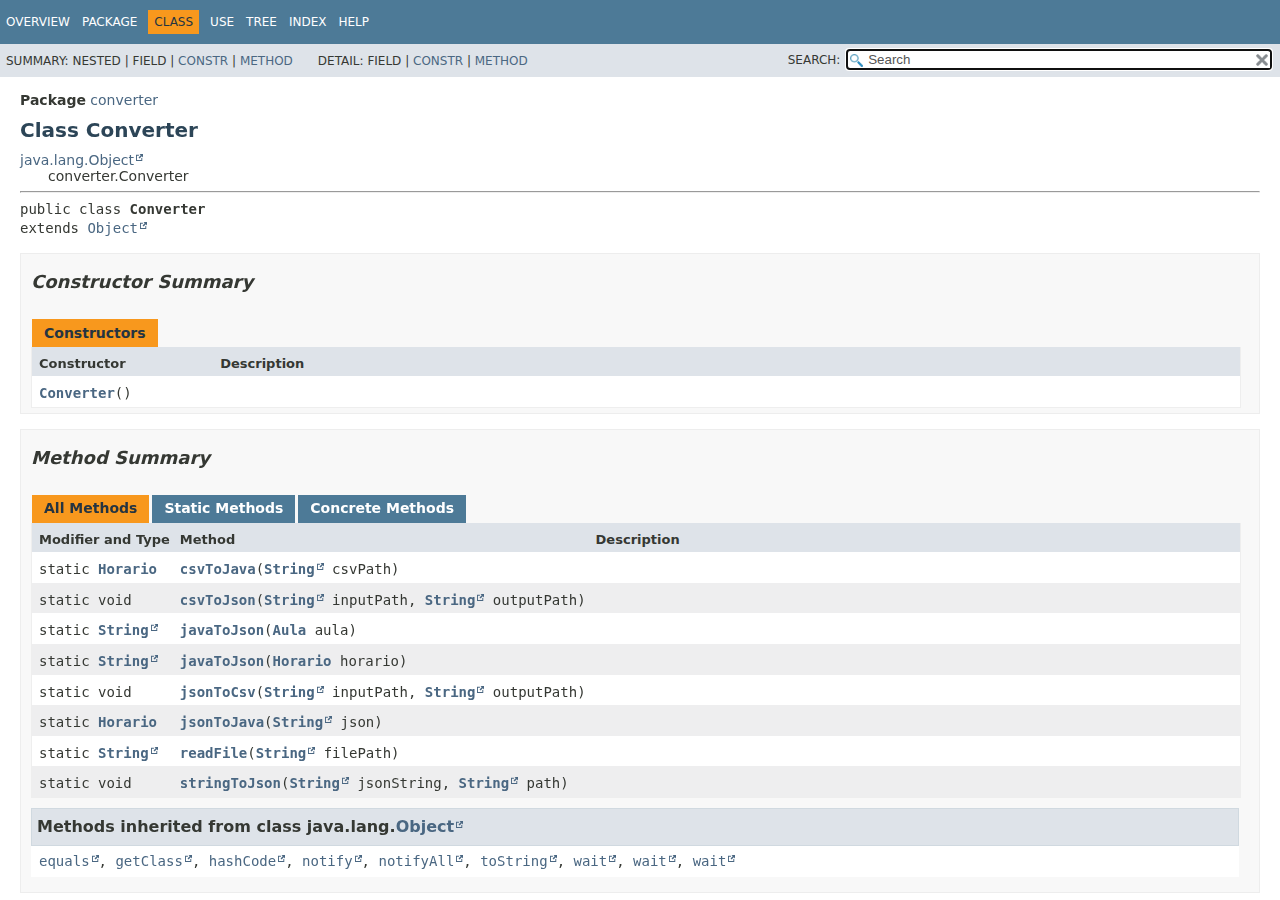
==== doc/converter/Converter.html @ 11ac5be2 "Update" ====
<!DOCTYPE HTML>
<html lang="en">
<head>
<!-- Generated by javadoc (17) on Fri Apr 28 11:12:49 WEST 2023 -->
<title>Converter</title>
<meta name="viewport" content="width=device-width, initial-scale=1">
<meta http-equiv="Content-Type" content="text/html; charset=utf-8">
<meta name="dc.created" content="2023-04-28">
<meta name="description" content="declaration: package: converter, class: Converter">
<meta name="generator" content="javadoc/ClassWriterImpl">
<link rel="stylesheet" type="text/css" href="../stylesheet.css" title="Style">
<link rel="stylesheet" type="text/css" href="../script-dir/jquery-ui.min.css" title="Style">
<link rel="stylesheet" type="text/css" href="../jquery-ui.overrides.css" title="Style">
<script type="text/javascript" src="../script.js"></script>
<script type="text/javascript" src="../script-dir/jquery-3.6.0.min.js"></script>
<script type="text/javascript" src="../script-dir/jquery-ui.min.js"></script>
</head>
<body class="class-declaration-page">
<script type="text/javascript">var evenRowColor = "even-row-color";
var oddRowColor = "odd-row-color";
var tableTab = "table-tab";
var activeTableTab = "active-table-tab";
var pathtoroot = "../";
loadScripts(document, 'script');</script>
<noscript>
<div>JavaScript is disabled on your browser.</div>
</noscript>
<div class="flex-box">
<header role="banner" class="flex-header">
<nav role="navigation">
<!-- ========= START OF TOP NAVBAR ======= -->
<div class="top-nav" id="navbar-top">
<div class="skip-nav"><a href="#skip-navbar-top" title="Skip navigation links">Skip navigation links</a></div>
<ul id="navbar-top-firstrow" class="nav-list" title="Navigation">
<li><a href="../index.html">Overview</a></li>
<li><a href="package-summary.html">Package</a></li>
<li class="nav-bar-cell1-rev">Class</li>
<li><a href="class-use/Converter.html">Use</a></li>
<li><a href="package-tree.html">Tree</a></li>
<li><a href="../index-files/index-1.html">Index</a></li>
<li><a href="../help-doc.html#class">Help</a></li>
</ul>
</div>
<div class="sub-nav">
<div>
<ul class="sub-nav-list">
<li>Summary:&nbsp;</li>
<li>Nested&nbsp;|&nbsp;</li>
<li>Field&nbsp;|&nbsp;</li>
<li><a href="#constructor-summary">Constr</a>&nbsp;|&nbsp;</li>
<li><a href="#method-summary">Method</a></li>
</ul>
<ul class="sub-nav-list">
<li>Detail:&nbsp;</li>
<li>Field&nbsp;|&nbsp;</li>
<li><a href="#constructor-detail">Constr</a>&nbsp;|&nbsp;</li>
<li><a href="#method-detail">Method</a></li>
</ul>
</div>
<div class="nav-list-search"><label for="search-input">SEARCH:</label>
<input type="text" id="search-input" value="search" disabled="disabled">
<input type="reset" id="reset-button" value="reset" disabled="disabled">
</div>
</div>
<!-- ========= END OF TOP NAVBAR ========= -->
<span class="skip-nav" id="skip-navbar-top"></span></nav>
</header>
<div class="flex-content">
<main role="main">
<!-- ======== START OF CLASS DATA ======== -->
<div class="header">
<div class="sub-title"><span class="package-label-in-type">Package</span>&nbsp;<a href="package-summary.html">converter</a></div>
<h1 title="Class Converter" class="title">Class Converter</h1>
</div>
<div class="inheritance" title="Inheritance Tree"><a href="https://docs.oracle.com/javase/8/docs/api/java/lang/Object.html" title="class or interface in java.lang" class="external-link">java.lang.Object</a>
<div class="inheritance">converter.Converter</div>
</div>
<section class="class-description" id="class-description">
<hr>
<div class="type-signature"><span class="modifiers">public class </span><span class="element-name type-name-label">Converter</span>
<span class="extends-implements">extends <a href="https://docs.oracle.com/javase/8/docs/api/java/lang/Object.html" title="class or interface in java.lang" class="external-link">Object</a></span></div>
</section>
<section class="summary">
<ul class="summary-list">
<!-- ======== CONSTRUCTOR SUMMARY ======== -->
<li>
<section class="constructor-summary" id="constructor-summary">
<h2>Constructor Summary</h2>
<div class="caption"><span>Constructors</span></div>
<div class="summary-table two-column-summary">
<div class="table-header col-first">Constructor</div>
<div class="table-header col-last">Description</div>
<div class="col-constructor-name even-row-color"><code><a href="#%3Cinit%3E()" class="member-name-link">Converter</a>()</code></div>
<div class="col-last even-row-color">&nbsp;</div>
</div>
</section>
</li>
<!-- ========== METHOD SUMMARY =========== -->
<li>
<section class="method-summary" id="method-summary">
<h2>Method Summary</h2>
<div id="method-summary-table">
<div class="table-tabs" role="tablist" aria-orientation="horizontal"><button id="method-summary-table-tab0" role="tab" aria-selected="true" aria-controls="method-summary-table.tabpanel" tabindex="0" onkeydown="switchTab(event)" onclick="show('method-summary-table', 'method-summary-table', 3)" class="active-table-tab">All Methods</button><button id="method-summary-table-tab1" role="tab" aria-selected="false" aria-controls="method-summary-table.tabpanel" tabindex="-1" onkeydown="switchTab(event)" onclick="show('method-summary-table', 'method-summary-table-tab1', 3)" class="table-tab">Static Methods</button><button id="method-summary-table-tab4" role="tab" aria-selected="false" aria-controls="method-summary-table.tabpanel" tabindex="-1" onkeydown="switchTab(event)" onclick="show('method-summary-table', 'method-summary-table-tab4', 3)" class="table-tab">Concrete Methods</button></div>
<div id="method-summary-table.tabpanel" role="tabpanel">
<div class="summary-table three-column-summary" aria-labelledby="method-summary-table-tab0">
<div class="table-header col-first">Modifier and Type</div>
<div class="table-header col-second">Method</div>
<div class="table-header col-last">Description</div>
<div class="col-first even-row-color method-summary-table method-summary-table-tab1 method-summary-table-tab4"><code>static <a href="../horario/Horario.html" title="class in horario">Horario</a></code></div>
<div class="col-second even-row-color method-summary-table method-summary-table-tab1 method-summary-table-tab4"><code><a href="#csvToJava(java.lang.String)" class="member-name-link">csvToJava</a><wbr>(<a href="https://docs.oracle.com/javase/8/docs/api/java/lang/String.html" title="class or interface in java.lang" class="external-link">String</a>&nbsp;csvPath)</code></div>
<div class="col-last even-row-color method-summary-table method-summary-table-tab1 method-summary-table-tab4">&nbsp;</div>
<div class="col-first odd-row-color method-summary-table method-summary-table-tab1 method-summary-table-tab4"><code>static void</code></div>
<div class="col-second odd-row-color method-summary-table method-summary-table-tab1 method-summary-table-tab4"><code><a href="#csvToJson(java.lang.String,java.lang.String)" class="member-name-link">csvToJson</a><wbr>(<a href="https://docs.oracle.com/javase/8/docs/api/java/lang/String.html" title="class or interface in java.lang" class="external-link">String</a>&nbsp;inputPath,
 <a href="https://docs.oracle.com/javase/8/docs/api/java/lang/String.html" title="class or interface in java.lang" class="external-link">String</a>&nbsp;outputPath)</code></div>
<div class="col-last odd-row-color method-summary-table method-summary-table-tab1 method-summary-table-tab4">&nbsp;</div>
<div class="col-first even-row-color method-summary-table method-summary-table-tab1 method-summary-table-tab4"><code>static <a href="https://docs.oracle.com/javase/8/docs/api/java/lang/String.html" title="class or interface in java.lang" class="external-link">String</a></code></div>
<div class="col-second even-row-color method-summary-table method-summary-table-tab1 method-summary-table-tab4"><code><a href="#javaToJson(horario.Aula)" class="member-name-link">javaToJson</a><wbr>(<a href="../horario/Aula.html" title="class in horario">Aula</a>&nbsp;aula)</code></div>
<div class="col-last even-row-color method-summary-table method-summary-table-tab1 method-summary-table-tab4">&nbsp;</div>
<div class="col-first odd-row-color method-summary-table method-summary-table-tab1 method-summary-table-tab4"><code>static <a href="https://docs.oracle.com/javase/8/docs/api/java/lang/String.html" title="class or interface in java.lang" class="external-link">String</a></code></div>
<div class="col-second odd-row-color method-summary-table method-summary-table-tab1 method-summary-table-tab4"><code><a href="#javaToJson(horario.Horario)" class="member-name-link">javaToJson</a><wbr>(<a href="../horario/Horario.html" title="class in horario">Horario</a>&nbsp;horario)</code></div>
<div class="col-last odd-row-color method-summary-table method-summary-table-tab1 method-summary-table-tab4">&nbsp;</div>
<div class="col-first even-row-color method-summary-table method-summary-table-tab1 method-summary-table-tab4"><code>static void</code></div>
<div class="col-second even-row-color method-summary-table method-summary-table-tab1 method-summary-table-tab4"><code><a href="#jsonToCsv(java.lang.String,java.lang.String)" class="member-name-link">jsonToCsv</a><wbr>(<a href="https://docs.oracle.com/javase/8/docs/api/java/lang/String.html" title="class or interface in java.lang" class="external-link">String</a>&nbsp;inputPath,
 <a href="https://docs.oracle.com/javase/8/docs/api/java/lang/String.html" title="class or interface in java.lang" class="external-link">String</a>&nbsp;outputPath)</code></div>
<div class="col-last even-row-color method-summary-table method-summary-table-tab1 method-summary-table-tab4">&nbsp;</div>
<div class="col-first odd-row-color method-summary-table method-summary-table-tab1 method-summary-table-tab4"><code>static <a href="../horario/Horario.html" title="class in horario">Horario</a></code></div>
<div class="col-second odd-row-color method-summary-table method-summary-table-tab1 method-summary-table-tab4"><code><a href="#jsonToJava(java.lang.String)" class="member-name-link">jsonToJava</a><wbr>(<a href="https://docs.oracle.com/javase/8/docs/api/java/lang/String.html" title="class or interface in java.lang" class="external-link">String</a>&nbsp;json)</code></div>
<div class="col-last odd-row-color method-summary-table method-summary-table-tab1 method-summary-table-tab4">&nbsp;</div>
<div class="col-first even-row-color method-summary-table method-summary-table-tab1 method-summary-table-tab4"><code>static <a href="https://docs.oracle.com/javase/8/docs/api/java/lang/String.html" title="class or interface in java.lang" class="external-link">String</a></code></div>
<div class="col-second even-row-color method-summary-table method-summary-table-tab1 method-summary-table-tab4"><code><a href="#readFile(java.lang.String)" class="member-name-link">readFile</a><wbr>(<a href="https://docs.oracle.com/javase/8/docs/api/java/lang/String.html" title="class or interface in java.lang" class="external-link">String</a>&nbsp;filePath)</code></div>
<div class="col-last even-row-color method-summary-table method-summary-table-tab1 method-summary-table-tab4">&nbsp;</div>
<div class="col-first odd-row-color method-summary-table method-summary-table-tab1 method-summary-table-tab4"><code>static void</code></div>
<div class="col-second odd-row-color method-summary-table method-summary-table-tab1 method-summary-table-tab4"><code><a href="#stringToJson(java.lang.String,java.lang.String)" class="member-name-link">stringToJson</a><wbr>(<a href="https://docs.oracle.com/javase/8/docs/api/java/lang/String.html" title="class or interface in java.lang" class="external-link">String</a>&nbsp;jsonString,
 <a href="https://docs.oracle.com/javase/8/docs/api/java/lang/String.html" title="class or interface in java.lang" class="external-link">String</a>&nbsp;path)</code></div>
<div class="col-last odd-row-color method-summary-table method-summary-table-tab1 method-summary-table-tab4">&nbsp;</div>
</div>
</div>
</div>
<div class="inherited-list">
<h3 id="methods-inherited-from-class-java.lang.Object">Methods inherited from class&nbsp;java.lang.<a href="https://docs.oracle.com/javase/8/docs/api/java/lang/Object.html" title="class or interface in java.lang" class="external-link">Object</a></h3>
<code><a href="https://docs.oracle.com/javase/8/docs/api/java/lang/Object.html#equals(java.lang.Object)" title="class or interface in java.lang" class="external-link">equals</a>, <a href="https://docs.oracle.com/javase/8/docs/api/java/lang/Object.html#getClass()" title="class or interface in java.lang" class="external-link">getClass</a>, <a href="https://docs.oracle.com/javase/8/docs/api/java/lang/Object.html#hashCode()" title="class or interface in java.lang" class="external-link">hashCode</a>, <a href="https://docs.oracle.com/javase/8/docs/api/java/lang/Object.html#notify()" title="class or interface in java.lang" class="external-link">notify</a>, <a href="https://docs.oracle.com/javase/8/docs/api/java/lang/Object.html#notifyAll()" title="class or interface in java.lang" class="external-link">notifyAll</a>, <a href="https://docs.oracle.com/javase/8/docs/api/java/lang/Object.html#toString()" title="class or interface in java.lang" class="external-link">toString</a>, <a href="https://docs.oracle.com/javase/8/docs/api/java/lang/Object.html#wait()" title="class or interface in java.lang" class="external-link">wait</a>, <a href="https://docs.oracle.com/javase/8/docs/api/java/lang/Object.html#wait(long)" title="class or interface in java.lang" class="external-link">wait</a>, <a href="https://docs.oracle.com/javase/8/docs/api/java/lang/Object.html#wait(long,int)" title="class or interface in java.lang" class="external-link">wait</a></code></div>
</section>
</li>
</ul>
</section>
<section class="details">
<ul class="details-list">
<!-- ========= CONSTRUCTOR DETAIL ======== -->
<li>
<section class="constructor-details" id="constructor-detail">
<h2>Constructor Details</h2>
<ul class="member-list">
<li>
<section class="detail" id="&lt;init&gt;()">
<h3>Converter</h3>
<div class="member-signature"><span class="modifiers">public</span>&nbsp;<span class="element-name">Converter</span>()</div>
</section>
</li>
</ul>
</section>
</li>
<!-- ============ METHOD DETAIL ========== -->
<li>
<section class="method-details" id="method-detail">
<h2>Method Details</h2>
<ul class="member-list">
<li>
<section class="detail" id="csvToJava(java.lang.String)">
<h3>csvToJava</h3>
<div class="member-signature"><span class="modifiers">public static</span>&nbsp;<span class="return-type"><a href="../horario/Horario.html" title="class in horario">Horario</a></span>&nbsp;<span class="element-name">csvToJava</span><wbr><span class="parameters">(<a href="https://docs.oracle.com/javase/8/docs/api/java/lang/String.html" title="class or interface in java.lang" class="external-link">String</a>&nbsp;csvPath)</span></div>
</section>
</li>
<li>
<section class="detail" id="csvToJson(java.lang.String,java.lang.String)">
<h3>csvToJson</h3>
<div class="member-signature"><span class="modifiers">public static</span>&nbsp;<span class="return-type">void</span>&nbsp;<span class="element-name">csvToJson</span><wbr><span class="parameters">(<a href="https://docs.oracle.com/javase/8/docs/api/java/lang/String.html" title="class or interface in java.lang" class="external-link">String</a>&nbsp;inputPath,
 <a href="https://docs.oracle.com/javase/8/docs/api/java/lang/String.html" title="class or interface in java.lang" class="external-link">String</a>&nbsp;outputPath)</span></div>
</section>
</li>
<li>
<section class="detail" id="stringToJson(java.lang.String,java.lang.String)">
<h3>stringToJson</h3>
<div class="member-signature"><span class="modifiers">public static</span>&nbsp;<span class="return-type">void</span>&nbsp;<span class="element-name">stringToJson</span><wbr><span class="parameters">(<a href="https://docs.oracle.com/javase/8/docs/api/java/lang/String.html" title="class or interface in java.lang" class="external-link">String</a>&nbsp;jsonString,
 <a href="https://docs.oracle.com/javase/8/docs/api/java/lang/String.html" title="class or interface in java.lang" class="external-link">String</a>&nbsp;path)</span></div>
</section>
</li>
<li>
<section class="detail" id="jsonToCsv(java.lang.String,java.lang.String)">
<h3>jsonToCsv</h3>
<div class="member-signature"><span class="modifiers">public static</span>&nbsp;<span class="return-type">void</span>&nbsp;<span class="element-name">jsonToCsv</span><wbr><span class="parameters">(<a href="https://docs.oracle.com/javase/8/docs/api/java/lang/String.html" title="class or interface in java.lang" class="external-link">String</a>&nbsp;inputPath,
 <a href="https://docs.oracle.com/javase/8/docs/api/java/lang/String.html" title="class or interface in java.lang" class="external-link">String</a>&nbsp;outputPath)</span></div>
</section>
</li>
<li>
<section class="detail" id="javaToJson(horario.Horario)">
<h3>javaToJson</h3>
<div class="member-signature"><span class="modifiers">public static</span>&nbsp;<span class="return-type"><a href="https://docs.oracle.com/javase/8/docs/api/java/lang/String.html" title="class or interface in java.lang" class="external-link">String</a></span>&nbsp;<span class="element-name">javaToJson</span><wbr><span class="parameters">(<a href="../horario/Horario.html" title="class in horario">Horario</a>&nbsp;horario)</span></div>
</section>
</li>
<li>
<section class="detail" id="javaToJson(horario.Aula)">
<h3>javaToJson</h3>
<div class="member-signature"><span class="modifiers">public static</span>&nbsp;<span class="return-type"><a href="https://docs.oracle.com/javase/8/docs/api/java/lang/String.html" title="class or interface in java.lang" class="external-link">String</a></span>&nbsp;<span class="element-name">javaToJson</span><wbr><span class="parameters">(<a href="../horario/Aula.html" title="class in horario">Aula</a>&nbsp;aula)</span></div>
</section>
</li>
<li>
<section class="detail" id="jsonToJava(java.lang.String)">
<h3>jsonToJava</h3>
<div class="member-signature"><span class="modifiers">public static</span>&nbsp;<span class="return-type"><a href="../horario/Horario.html" title="class in horario">Horario</a></span>&nbsp;<span class="element-name">jsonToJava</span><wbr><span class="parameters">(<a href="https://docs.oracle.com/javase/8/docs/api/java/lang/String.html" title="class or interface in java.lang" class="external-link">String</a>&nbsp;json)</span></div>
</section>
</li>
<li>
<section class="detail" id="readFile(java.lang.String)">
<h3>readFile</h3>
<div class="member-signature"><span class="modifiers">public static</span>&nbsp;<span class="return-type"><a href="https://docs.oracle.com/javase/8/docs/api/java/lang/String.html" title="class or interface in java.lang" class="external-link">String</a></span>&nbsp;<span class="element-name">readFile</span><wbr><span class="parameters">(<a href="https://docs.oracle.com/javase/8/docs/api/java/lang/String.html" title="class or interface in java.lang" class="external-link">String</a>&nbsp;filePath)</span></div>
</section>
</li>
</ul>
</section>
</li>
</ul>
</section>
<!-- ========= END OF CLASS DATA ========= -->
</main>
</div>
</div>
</body>
</html>
---- doc/stylesheet.css ----
/*
 * Javadoc style sheet
 */

@import url('resources/fonts/dejavu.css');

/*
 * Styles for individual HTML elements.
 *
 * These are styles that are specific to individual HTML elements. Changing them affects the style of a particular
 * HTML element throughout the page.
 */

body {
    background-color:#ffffff;
    color:#353833;
    font-family:'DejaVu Sans', Arial, Helvetica, sans-serif;
    font-size:14px;
    margin:0;
    padding:0;
    height:100%;
    width:100%;
}
iframe {
    margin:0;
    padding:0;
    height:100%;
    width:100%;
    overflow-y:scroll;
    border:none;
}
a:link, a:visited {
    text-decoration:none;
    color:#4A6782;
}
a[href]:hover, a[href]:focus {
    text-decoration:none;
    color:#bb7a2a;
}
a[name] {
    color:#353833;
}
pre {
    font-family:'DejaVu Sans Mono', monospace;
    font-size:14px;
}
h1 {
    font-size:20px;
}
h2 {
    font-size:18px;
}
h3 {
    font-size:16px;
}
h4 {
    font-size:15px;
}
h5 {
    font-size:14px;
}
h6 {
    font-size:13px;
}
ul {
    list-style-type:disc;
}
code, tt {
    font-family:'DejaVu Sans Mono', monospace;
}
:not(h1, h2, h3, h4, h5, h6) > code,
:not(h1, h2, h3, h4, h5, h6) > tt {
    font-size:14px;
    padding-top:4px;
    margin-top:8px;
    line-height:1.4em;
}
dt code {
    font-family:'DejaVu Sans Mono', monospace;
    font-size:14px;
    padding-top:4px;
}
.summary-table dt code {
    font-family:'DejaVu Sans Mono', monospace;
    font-size:14px;
    vertical-align:top;
    padding-top:4px;
}
sup {
    font-size:8px;
}
button {
    font-family: 'DejaVu Sans', Arial, Helvetica, sans-serif;
    font-size: 14px;
}
/*
 * Styles for HTML generated by javadoc.
 *
 * These are style classes that are used by the standard doclet to generate HTML documentation.
 */

/*
 * Styles for document title and copyright.
 */
.clear {
    clear:both;
    height:0;
    overflow:hidden;
}
.about-language {
    float:right;
    padding:0 21px 8px 8px;
    font-size:11px;
    margin-top:-9px;
    height:2.9em;
}
.legal-copy {
    margin-left:.5em;
}
.tab {
    background-color:#0066FF;
    color:#ffffff;
    padding:8px;
    width:5em;
    font-weight:bold;
}
/*
 * Styles for navigation bar.
 */
@media screen {
    .flex-box {
        position:fixed;
        display:flex;
        flex-direction:column;
        height: 100%;
        width: 100%;
    }
    .flex-header {
        flex: 0 0 auto;
    }
    .flex-content {
        flex: 1 1 auto;
        overflow-y: auto;
    }
}
.top-nav {
    background-color:#4D7A97;
    color:#FFFFFF;
    float:left;
    padding:0;
    width:100%;
    clear:right;
    min-height:2.8em;
    padding-top:10px;
    overflow:hidden;
    font-size:12px;
}
.sub-nav {
    background-color:#dee3e9;
    float:left;
    width:100%;
    overflow:hidden;
    font-size:12px;
}
.sub-nav div {
    clear:left;
    float:left;
    padding:0 0 5px 6px;
    text-transform:uppercase;
}
.sub-nav .nav-list {
    padding-top:5px;
}
ul.nav-list {
    display:block;
    margin:0 25px 0 0;
    padding:0;
}
ul.sub-nav-list {
    float:left;
    margin:0 25px 0 0;
    padding:0;
}
ul.nav-list li {
    list-style:none;
    float:left;
    padding: 5px 6px;
    text-transform:uppercase;
}
.sub-nav .nav-list-search {
    float:right;
    margin:0 0 0 0;
    padding:5px 6px;
    clear:none;
}
.nav-list-search label {
    position:relative;
    right:-16px;
}
ul.sub-nav-list li {
    list-style:none;
    float:left;
    padding-top:10px;
}
.top-nav a:link, .top-nav a:active, .top-nav a:visited {
    color:#FFFFFF;
    text-decoration:none;
    text-transform:uppercase;
}
.top-nav a:hover {
    text-decoration:none;
    color:#bb7a2a;
    text-transform:uppercase;
}
.nav-bar-cell1-rev {
    background-color:#F8981D;
    color:#253441;
    margin: auto 5px;
}
.skip-nav {
    position:absolute;
    top:auto;
    left:-9999px;
    overflow:hidden;
}
/*
 * Hide navigation links and search box in print layout
 */
@media print {
    ul.nav-list, div.sub-nav  {
        display:none;
    }
}
/*
 * Styles for page header and footer.
 */
.title {
    color:#2c4557;
    margin:10px 0;
}
.sub-title {
    margin:5px 0 0 0;
}
.header ul {
    margin:0 0 15px 0;
    padding:0;
}
.header ul li, .footer ul li {
    list-style:none;
    font-size:13px;
}
/*
 * Styles for headings.
 */
body.class-declaration-page .summary h2,
body.class-declaration-page .details h2,
body.class-use-page  h2,
body.module-declaration-page  .block-list h2 {
    font-style: italic;
    padding:0;
    margin:15px 0;
}
body.class-declaration-page .summary h3,
body.class-declaration-page .details h3,
body.class-declaration-page .summary .inherited-list h2 {
    background-color:#dee3e9;
    border:1px solid #d0d9e0;
    margin:0 0 6px -8px;
    padding:7px 5px;
}
/*
 * Styles for page layout containers.
 */
main {
    clear:both;
    padding:10px 20px;
    position:relative;
}
dl.notes > dt {
    font-family: 'DejaVu Sans', Arial, Helvetica, sans-serif;
    font-size:12px;
    font-weight:bold;
    margin:10px 0 0 0;
    color:#4E4E4E;
}
dl.notes > dd {
    margin:5px 10px 10px 0;
    font-size:14px;
    font-family:'DejaVu Serif', Georgia, "Times New Roman", Times, serif;
}
dl.name-value > dt {
    margin-left:1px;
    font-size:1.1em;
    display:inline;
    font-weight:bold;
}
dl.name-value > dd {
    margin:0 0 0 1px;
    font-size:1.1em;
    display:inline;
}
/*
 * Styles for lists.
 */
li.circle {
    list-style:circle;
}
ul.horizontal li {
    display:inline;
    font-size:0.9em;
}
div.inheritance {
    margin:0;
    padding:0;
}
div.inheritance div.inheritance {
    margin-left:2em;
}
ul.block-list,
ul.details-list,
ul.member-list,
ul.summary-list {
    margin:10px 0 10px 0;
    padding:0;
}
ul.block-list > li,
ul.details-list > li,
ul.member-list > li,
ul.summary-list > li {
    list-style:none;
    margin-bottom:15px;
    line-height:1.4;
}
.summary-table dl, .summary-table dl dt, .summary-table dl dd {
    margin-top:0;
    margin-bottom:1px;
}
ul.see-list, ul.see-list-long {
    padding-left: 0;
    list-style: none;
}
ul.see-list li {
    display: inline;
}
ul.see-list li:not(:last-child):after,
ul.see-list-long li:not(:last-child):after {
    content: ", ";
    white-space: pre-wrap;
}
/*
 * Styles for tables.
 */
.summary-table, .details-table {
    width:100%;
    border-spacing:0;
    border-left:1px solid #EEE;
    border-right:1px solid #EEE;
    border-bottom:1px solid #EEE;
    padding:0;
}
.caption {
    position:relative;
    text-align:left;
    background-repeat:no-repeat;
    color:#253441;
    font-weight:bold;
    clear:none;
    overflow:hidden;
    padding:0;
    padding-top:10px;
    padding-left:1px;
    margin:0;
    white-space:pre;
}
.caption a:link, .caption a:visited {
    color:#1f389c;
}
.caption a:hover,
.caption a:active {
    color:#FFFFFF;
}
.caption span {
    white-space:nowrap;
    padding-top:5px;
    padding-left:12px;
    padding-right:12px;
    padding-bottom:7px;
    display:inline-block;
    float:left;
    background-color:#F8981D;
    border: none;
    height:16px;
}
div.table-tabs {
    padding:10px 0 0 1px;
    margin:0;
}
div.table-tabs > button {
   border: none;
   cursor: pointer;
   padding: 5px 12px 7px 12px;
   font-weight: bold;
   margin-right: 3px;
}
div.table-tabs > button.active-table-tab {
   background: #F8981D;
   color: #253441;
}
div.table-tabs > button.table-tab {
   background: #4D7A97;
   color: #FFFFFF;
}
.two-column-summary {
    display: grid;
    grid-template-columns: minmax(15%, max-content) minmax(15%, auto);
}
.three-column-summary {
    display: grid;
    grid-template-columns: minmax(10%, max-content) minmax(15%, max-content) minmax(15%, auto);
}
.four-column-summary {
    display: grid;
    grid-template-columns: minmax(10%, max-content) minmax(10%, max-content) minmax(10%, max-content) minmax(10%, auto);
}
@media screen and (max-width: 600px) {
    .two-column-summary {
        display: grid;
        grid-template-columns: 1fr;
    }
}
@media screen and (max-width: 800px) {
    .three-column-summary {
        display: grid;
        grid-template-columns: minmax(10%, max-content) minmax(25%, auto);
    }
    .three-column-summary .col-last {
        grid-column-end: span 2;
    }
}
@media screen and (max-width: 1000px) {
    .four-column-summary {
        display: grid;
        grid-template-columns: minmax(15%, max-content) minmax(15%, auto);
    }
}
.summary-table > div, .details-table > div {
    text-align:left;
    padding: 8px 3px 3px 7px;
}
.col-first, .col-second, .col-last, .col-constructor-name, .col-summary-item-name {
    vertical-align:top;
    padding-right:0;
    padding-top:8px;
    padding-bottom:3px;
}
.table-header {
    background:#dee3e9;
    font-weight: bold;
}
.col-first, .col-first {
    font-size:13px;
}
.col-second, .col-second, .col-last, .col-constructor-name, .col-summary-item-name, .col-last {
    font-size:13px;
}
.col-first, .col-second, .col-constructor-name {
    vertical-align:top;
    overflow: auto;
}
.col-last {
    white-space:normal;
}
.col-first a:link, .col-first a:visited,
.col-second a:link, .col-second a:visited,
.col-first a:link, .col-first a:visited,
.col-second a:link, .col-second a:visited,
.col-constructor-name a:link, .col-constructor-name a:visited,
.col-summary-item-name a:link, .col-summary-item-name a:visited,
.constant-values-container a:link, .constant-values-container a:visited,
.all-classes-container a:link, .all-classes-container a:visited,
.all-packages-container a:link, .all-packages-container a:visited {
    font-weight:bold;
}
.table-sub-heading-color {
    background-color:#EEEEFF;
}
.even-row-color, .even-row-color .table-header {
    background-color:#FFFFFF;
}
.odd-row-color, .odd-row-color .table-header {
    background-color:#EEEEEF;
}
/*
 * Styles for contents.
 */
.deprecated-content {
    margin:0;
    padding:10px 0;
}
div.block {
    font-size:14px;
    font-family:'DejaVu Serif', Georgia, "Times New Roman", Times, serif;
}
.col-last div {
    padding-top:0;
}
.col-last a {
    padding-bottom:3px;
}
.module-signature,
.package-signature,
.type-signature,
.member-signature {
    font-family:'DejaVu Sans Mono', monospace;
    font-size:14px;
    margin:14px 0;
    white-space: pre-wrap;
}
.module-signature,
.package-signature,
.type-signature {
    margin-top: 0;
}
.member-signature .type-parameters-long,
.member-signature .parameters,
.member-signature .exceptions {
    display: inline-block;
    vertical-align: top;
    white-space: pre;
}
.member-signature .type-parameters {
    white-space: normal;
}
/*
 * Styles for formatting effect.
 */
.source-line-no {
    color:green;
    padding:0 30px 0 0;
}
h1.hidden {
    visibility:hidden;
    overflow:hidden;
    font-size:10px;
}
.block {
    display:block;
    margin:0 10px 5px 0;
    color:#474747;
}
.deprecated-label, .descfrm-type-label, .implementation-label, .member-name-label, .member-name-link,
.module-label-in-package, .module-label-in-type, .override-specify-label, .package-label-in-type,
.package-hierarchy-label, .type-name-label, .type-name-link, .search-tag-link, .preview-label {
    font-weight:bold;
}
.deprecation-comment, .help-footnote, .preview-comment {
    font-style:italic;
}
.deprecation-block {
    font-size:14px;
    font-family:'DejaVu Serif', Georgia, "Times New Roman", Times, serif;
    border-style:solid;
    border-width:thin;
    border-radius:10px;
    padding:10px;
    margin-bottom:10px;
    margin-right:10px;
    display:inline-block;
}
.preview-block {
    font-size:14px;
    font-family:'DejaVu Serif', Georgia, "Times New Roman", Times, serif;
    border-style:solid;
    border-width:thin;
    border-radius:10px;
    padding:10px;
    margin-bottom:10px;
    margin-right:10px;
    display:inline-block;
}
div.block div.deprecation-comment {
    font-style:normal;
}
/*
 * Styles specific to HTML5 elements.
 */
main, nav, header, footer, section {
    display:block;
}
/*
 * Styles for javadoc search.
 */
.ui-autocomplete-category {
    font-weight:bold;
    font-size:15px;
    padding:7px 0 7px 3px;
    background-color:#4D7A97;
    color:#FFFFFF;
}
.result-item {
    font-size:13px;
}
.ui-autocomplete {
    max-height:85%;
    max-width:65%;
    overflow-y:scroll;
    overflow-x:scroll;
    white-space:nowrap;
    box-shadow: 0 3px 6px rgba(0,0,0,0.16), 0 3px 6px rgba(0,0,0,0.23);
}
ul.ui-autocomplete {
    position:fixed;
    z-index:999999;
    background-color: #FFFFFF;
}
ul.ui-autocomplete  li {
    float:left;
    clear:both;
    width:100%;
}
.result-highlight {
    font-weight:bold;
}
.ui-autocomplete .result-item {
    font-size: inherit;
}
#search-input {
    background-image:url('resources/glass.png');
    background-size:13px;
    background-repeat:no-repeat;
    background-position:2px 3px;
    padding-left:20px;
    position:relative;
    right:-18px;
    width:400px;
}
#reset-button {
    background-color: rgb(255,255,255);
    background-image:url('resources/x.png');
    background-position:center;
    background-repeat:no-repeat;
    background-size:12px;
    border:0 none;
    width:16px;
    height:16px;
    position:relative;
    left:-4px;
    top:-4px;
    font-size:0px;
}
.watermark {
    color:#545454;
}
.search-tag-desc-result {
    font-style:italic;
    font-size:11px;
}
.search-tag-holder-result {
    font-style:italic;
    font-size:12px;
}
.search-tag-result:target {
    background-color:yellow;
}
.module-graph span {
    display:none;
    position:absolute;
}
.module-graph:hover span {
    display:block;
    margin: -100px 0 0 100px;
    z-index: 1;
}
.inherited-list {
    margin: 10px 0 10px 0;
}
section.class-description {
    line-height: 1.4;
}
.summary section[class$="-summary"], .details section[class$="-details"],
.class-uses .detail, .serialized-class-details {
    padding: 0px 20px 5px 10px;
    border: 1px solid #ededed;
    background-color: #f8f8f8;
}
.inherited-list, section[class$="-details"] .detail {
    padding:0 0 5px 8px;
    background-color:#ffffff;
    border:none;
}
.vertical-separator {
    padding: 0 5px;
}
ul.help-section-list {
    margin: 0;
}
ul.help-subtoc > li {
  display: inline-block;
  padding-right: 5px;
  font-size: smaller;
}
ul.help-subtoc > li::before {
  content: "\2022" ;
  padding-right:2px;
}
span.help-note {
    font-style: italic;
}
/*
 * Indicator icon for external links.
 */
main a[href*="://"]::after {
    content:"";
    display:inline-block;
    background-image:url('data:image/svg+xml; utf8, \
      <svg xmlns="http://www.w3.org/2000/svg" width="768" height="768">\
        <path d="M584 664H104V184h216V80H0v688h688V448H584zM384 0l132 \
        132-240 240 120 120 240-240 132 132V0z" fill="%234a6782"/>\
      </svg>');
    background-size:100% 100%;
    width:7px;
    height:7px;
    margin-left:2px;
    margin-bottom:4px;
}
main a[href*="://"]:hover::after,
main a[href*="://"]:focus::after {
    background-image:url('data:image/svg+xml; utf8, \
      <svg xmlns="http://www.w3.org/2000/svg" width="768" height="768">\
        <path d="M584 664H104V184h216V80H0v688h688V448H584zM384 0l132 \
        132-240 240 120 120 240-240 132 132V0z" fill="%23bb7a2a"/>\
      </svg>');
}

/*
 * Styles for user-provided tables.
 *
 * borderless:
 *      No borders, vertical margins, styled caption.
 *      This style is provided for use with existing doc comments.
 *      In general, borderless tables should not be used for layout purposes.
 *
 * plain:
 *      Plain borders around table and cells, vertical margins, styled caption.
 *      Best for small tables or for complex tables for tables with cells that span
 *      rows and columns, when the "striped" style does not work well.
 *
 * striped:
 *      Borders around the table and vertical borders between cells, striped rows,
 *      vertical margins, styled caption.
 *      Best for tables that have a header row, and a body containing a series of simple rows.
 */

table.borderless,
table.plain,
table.striped {
    margin-top: 10px;
    margin-bottom: 10px;
}
table.borderless > caption,
table.plain > caption,
table.striped > caption {
    font-weight: bold;
    font-size: smaller;
}
table.borderless th, table.borderless td,
table.plain th, table.plain td,
table.striped th, table.striped td {
    padding: 2px 5px;
}
table.borderless,
table.borderless > thead > tr > th, table.borderless > tbody > tr > th, table.borderless > tr > th,
table.borderless > thead > tr > td, table.borderless > tbody > tr > td, table.borderless > tr > td {
    border: none;
}
table.borderless > thead > tr, table.borderless > tbody > tr, table.borderless > tr {
    background-color: transparent;
}
table.plain {
    border-collapse: collapse;
    border: 1px solid black;
}
table.plain > thead > tr, table.plain > tbody tr, table.plain > tr {
    background-color: transparent;
}
table.plain > thead > tr > th, table.plain > tbody > tr > th, table.plain > tr > th,
table.plain > thead > tr > td, table.plain > tbody > tr > td, table.plain > tr > td {
    border: 1px solid black;
}
table.striped {
    border-collapse: collapse;
    border: 1px solid black;
}
table.striped > thead {
    background-color: #E3E3E3;
}
table.striped > thead > tr > th, table.striped > thead > tr > td {
    border: 1px solid black;
}
table.striped > tbody > tr:nth-child(even) {
    background-color: #EEE
}
table.striped > tbody > tr:nth-child(odd) {
    background-color: #FFF
}
table.striped > tbody > tr > th, table.striped > tbody > tr > td {
    border-left: 1px solid black;
    border-right: 1px solid black;
}
table.striped > tbody > tr > th {
    font-weight: normal;
}
/**
 * Tweak font sizes and paddings for small screens.
 */
@media screen and (max-width: 1050px) {
    #search-input {
        width: 300px;
    }
}
@media screen and (max-width: 800px) {
    #search-input {
        width: 200px;
    }
    .top-nav,
    .bottom-nav {
        font-size: 11px;
        padding-top: 6px;
    }
    .sub-nav {
        font-size: 11px;
    }
    .about-language {
        padding-right: 16px;
    }
    ul.nav-list li,
    .sub-nav .nav-list-search {
        padding: 6px;
    }
    ul.sub-nav-list li {
        padding-top: 5px;
    }
    main {
        padding: 10px;
    }
    .summary section[class$="-summary"], .details section[class$="-details"],
    .class-uses .detail, .serialized-class-details {
        padding: 0 8px 5px 8px;
    }
    body {
        -webkit-text-size-adjust: none;
    }
}
@media screen and (max-width: 500px) {
    #search-input {
        width: 150px;
    }
    .top-nav,
    .bottom-nav {
        font-size: 10px;
    }
    .sub-nav {
        font-size: 10px;
    }
    .about-language {
        font-size: 10px;
        padding-right: 12px;
    }
}
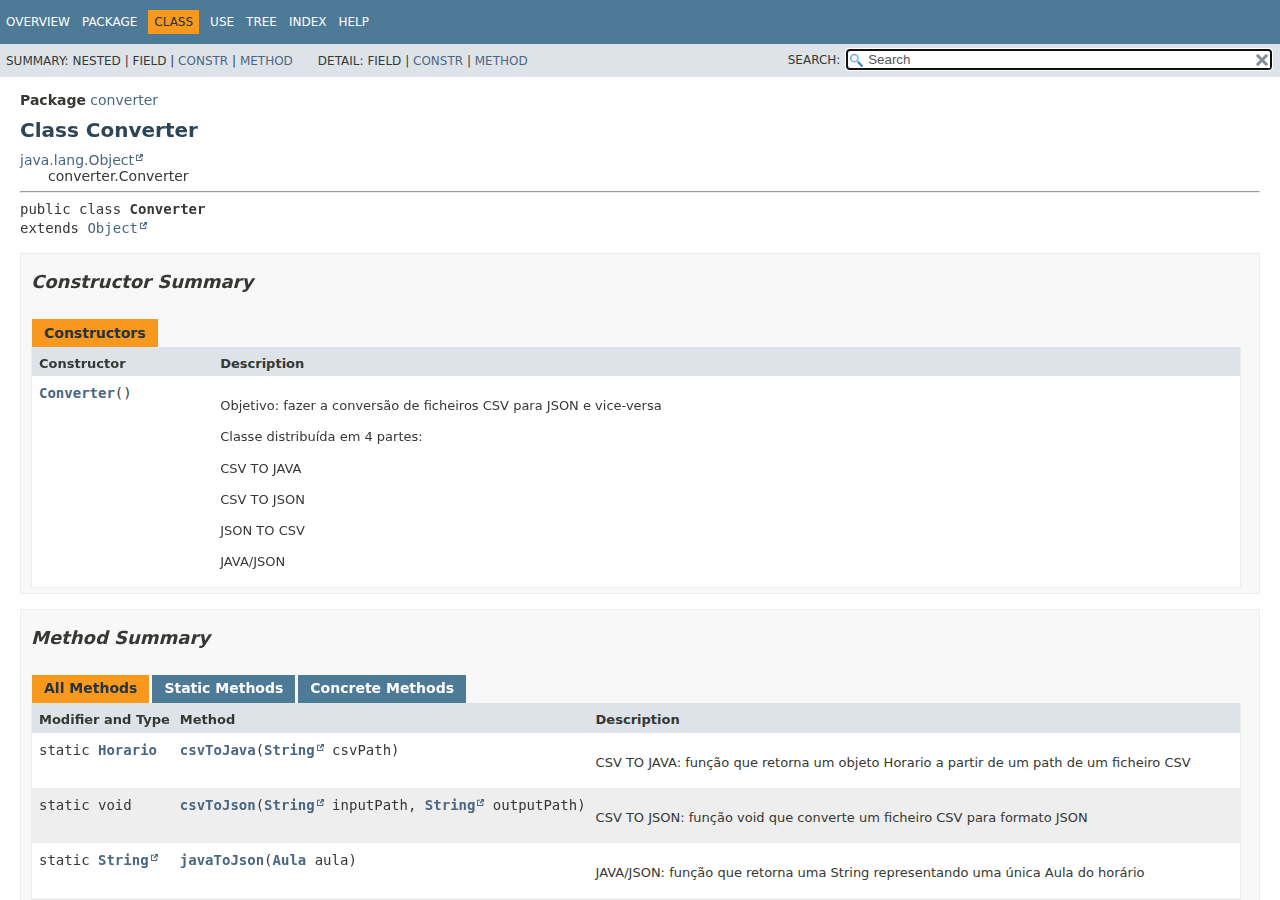
==== commit 545e09dc: "javadoc final" ====
--- a/doc/converter/Converter.html
+++ b/doc/converter/Converter.html
@@ -91,7 +91,14 @@
 <div class="table-header col-first">Constructor</div>
 <div class="table-header col-last">Description</div>
 <div class="col-constructor-name even-row-color"><code><a href="#%3Cinit%3E()" class="member-name-link">Converter</a>()</code></div>
-<div class="col-last even-row-color">&nbsp;</div>
+<div class="col-last even-row-color">
+	<p>Objetivo: fazer a conversão de ficheiros CSV para JSON e vice-versa</p>
+	<p>Classe distribuída em 4 partes:</p>
+	<p>CSV TO JAVA</p>
+	<p>CSV TO JSON</p>
+	<p>JSON TO CSV</p>
+	<p>JAVA/JSON</p>
+</div>
 </div>
 </section>
 </li>
@@ -108,31 +115,47 @@
 <div class="table-header col-last">Description</div>
 <div class="col-first even-row-color method-summary-table method-summary-table-tab1 method-summary-table-tab4"><code>static <a href="../horario/Horario.html" title="class in horario">Horario</a></code></div>
 <div class="col-second even-row-color method-summary-table method-summary-table-tab1 method-summary-table-tab4"><code><a href="#csvToJava(java.lang.String)" class="member-name-link">csvToJava</a><wbr>(<a href="https://docs.oracle.com/javase/8/docs/api/java/lang/String.html" title="class or interface in java.lang" class="external-link">String</a>&nbsp;csvPath)</code></div>
-<div class="col-last even-row-color method-summary-table method-summary-table-tab1 method-summary-table-tab4">&nbsp;</div>
+<div class="col-last even-row-color method-summary-table method-summary-table-tab1 method-summary-table-tab4">
+	<p>CSV TO JAVA: função que retorna um objeto Horario a partir de um path de um ficheiro CSV</p>
+</div>
 <div class="col-first odd-row-color method-summary-table method-summary-table-tab1 method-summary-table-tab4"><code>static void</code></div>
 <div class="col-second odd-row-color method-summary-table method-summary-table-tab1 method-summary-table-tab4"><code><a href="#csvToJson(java.lang.String,java.lang.String)" class="member-name-link">csvToJson</a><wbr>(<a href="https://docs.oracle.com/javase/8/docs/api/java/lang/String.html" title="class or interface in java.lang" class="external-link">String</a>&nbsp;inputPath,
  <a href="https://docs.oracle.com/javase/8/docs/api/java/lang/String.html" title="class or interface in java.lang" class="external-link">String</a>&nbsp;outputPath)</code></div>
-<div class="col-last odd-row-color method-summary-table method-summary-table-tab1 method-summary-table-tab4">&nbsp;</div>
+<div class="col-last odd-row-color method-summary-table method-summary-table-tab1 method-summary-table-tab4">
+	<p>CSV TO JSON: função void que converte um ficheiro CSV para formato JSON</p>
+</div>
 <div class="col-first even-row-color method-summary-table method-summary-table-tab1 method-summary-table-tab4"><code>static <a href="https://docs.oracle.com/javase/8/docs/api/java/lang/String.html" title="class or interface in java.lang" class="external-link">String</a></code></div>
 <div class="col-second even-row-color method-summary-table method-summary-table-tab1 method-summary-table-tab4"><code><a href="#javaToJson(horario.Aula)" class="member-name-link">javaToJson</a><wbr>(<a href="../horario/Aula.html" title="class in horario">Aula</a>&nbsp;aula)</code></div>
-<div class="col-last even-row-color method-summary-table method-summary-table-tab1 method-summary-table-tab4">&nbsp;</div>
+<div class="col-last even-row-color method-summary-table method-summary-table-tab1 method-summary-table-tab4">
+	<p>JAVA/JSON: função que retorna uma String representando uma única Aula do horário</p>
+</div>
 <div class="col-first odd-row-color method-summary-table method-summary-table-tab1 method-summary-table-tab4"><code>static <a href="https://docs.oracle.com/javase/8/docs/api/java/lang/String.html" title="class or interface in java.lang" class="external-link">String</a></code></div>
 <div class="col-second odd-row-color method-summary-table method-summary-table-tab1 method-summary-table-tab4"><code><a href="#javaToJson(horario.Horario)" class="member-name-link">javaToJson</a><wbr>(<a href="../horario/Horario.html" title="class in horario">Horario</a>&nbsp;horario)</code></div>
-<div class="col-last odd-row-color method-summary-table method-summary-table-tab1 method-summary-table-tab4">&nbsp;</div>
+<div class="col-last odd-row-color method-summary-table method-summary-table-tab1 method-summary-table-tab4">
+	<p>JAVA/JSON: função que retorna uma String representando o Horário todo de um vez</p>
+</div>
 <div class="col-first even-row-color method-summary-table method-summary-table-tab1 method-summary-table-tab4"><code>static void</code></div>
 <div class="col-second even-row-color method-summary-table method-summary-table-tab1 method-summary-table-tab4"><code><a href="#jsonToCsv(java.lang.String,java.lang.String)" class="member-name-link">jsonToCsv</a><wbr>(<a href="https://docs.oracle.com/javase/8/docs/api/java/lang/String.html" title="class or interface in java.lang" class="external-link">String</a>&nbsp;inputPath,
  <a href="https://docs.oracle.com/javase/8/docs/api/java/lang/String.html" title="class or interface in java.lang" class="external-link">String</a>&nbsp;outputPath)</code></div>
-<div class="col-last even-row-color method-summary-table method-summary-table-tab1 method-summary-table-tab4">&nbsp;</div>
+<div class="col-last even-row-color method-summary-table method-summary-table-tab1 method-summary-table-tab4">
+	<p>JSON TO CSV: função void que converte um ficheiro JSON para um ficheiro em formato CSV</p>
+</div>
 <div class="col-first odd-row-color method-summary-table method-summary-table-tab1 method-summary-table-tab4"><code>static <a href="../horario/Horario.html" title="class in horario">Horario</a></code></div>
 <div class="col-second odd-row-color method-summary-table method-summary-table-tab1 method-summary-table-tab4"><code><a href="#jsonToJava(java.lang.String)" class="member-name-link">jsonToJava</a><wbr>(<a href="https://docs.oracle.com/javase/8/docs/api/java/lang/String.html" title="class or interface in java.lang" class="external-link">String</a>&nbsp;json)</code></div>
-<div class="col-last odd-row-color method-summary-table method-summary-table-tab1 method-summary-table-tab4">&nbsp;</div>
+<div class="col-last odd-row-color method-summary-table method-summary-table-tab1 method-summary-table-tab4">
+	<p>JAVA/JSON: função que retorna um objeto Horario a partir de uma String</p>
+</div>
 <div class="col-first even-row-color method-summary-table method-summary-table-tab1 method-summary-table-tab4"><code>static <a href="https://docs.oracle.com/javase/8/docs/api/java/lang/String.html" title="class or interface in java.lang" class="external-link">String</a></code></div>
 <div class="col-second even-row-color method-summary-table method-summary-table-tab1 method-summary-table-tab4"><code><a href="#readFile(java.lang.String)" class="member-name-link">readFile</a><wbr>(<a href="https://docs.oracle.com/javase/8/docs/api/java/lang/String.html" title="class or interface in java.lang" class="external-link">String</a>&nbsp;filePath)</code></div>
-<div class="col-last even-row-color method-summary-table method-summary-table-tab1 method-summary-table-tab4">&nbsp;</div>
+<div class="col-last even-row-color method-summary-table method-summary-table-tab1 method-summary-table-tab4">
+	<p>JAVA/JSON: função que retorna uma String com base no path do ficheiro que é submetido</p>
+</div>
 <div class="col-first odd-row-color method-summary-table method-summary-table-tab1 method-summary-table-tab4"><code>static void</code></div>
 <div class="col-second odd-row-color method-summary-table method-summary-table-tab1 method-summary-table-tab4"><code><a href="#stringToJson(java.lang.String,java.lang.String)" class="member-name-link">stringToJson</a><wbr>(<a href="https://docs.oracle.com/javase/8/docs/api/java/lang/String.html" title="class or interface in java.lang" class="external-link">String</a>&nbsp;jsonString,
  <a href="https://docs.oracle.com/javase/8/docs/api/java/lang/String.html" title="class or interface in java.lang" class="external-link">String</a>&nbsp;path)</code></div>
-<div class="col-last odd-row-color method-summary-table method-summary-table-tab1 method-summary-table-tab4">&nbsp;</div>
+<div class="col-last odd-row-color method-summary-table method-summary-table-tab1 method-summary-table-tab4">
+	<p>CSV TO JSON: função void que converte uma String num ficheiro em formato JSON</p>
+</div>
 </div>
 </div>
 </div>
